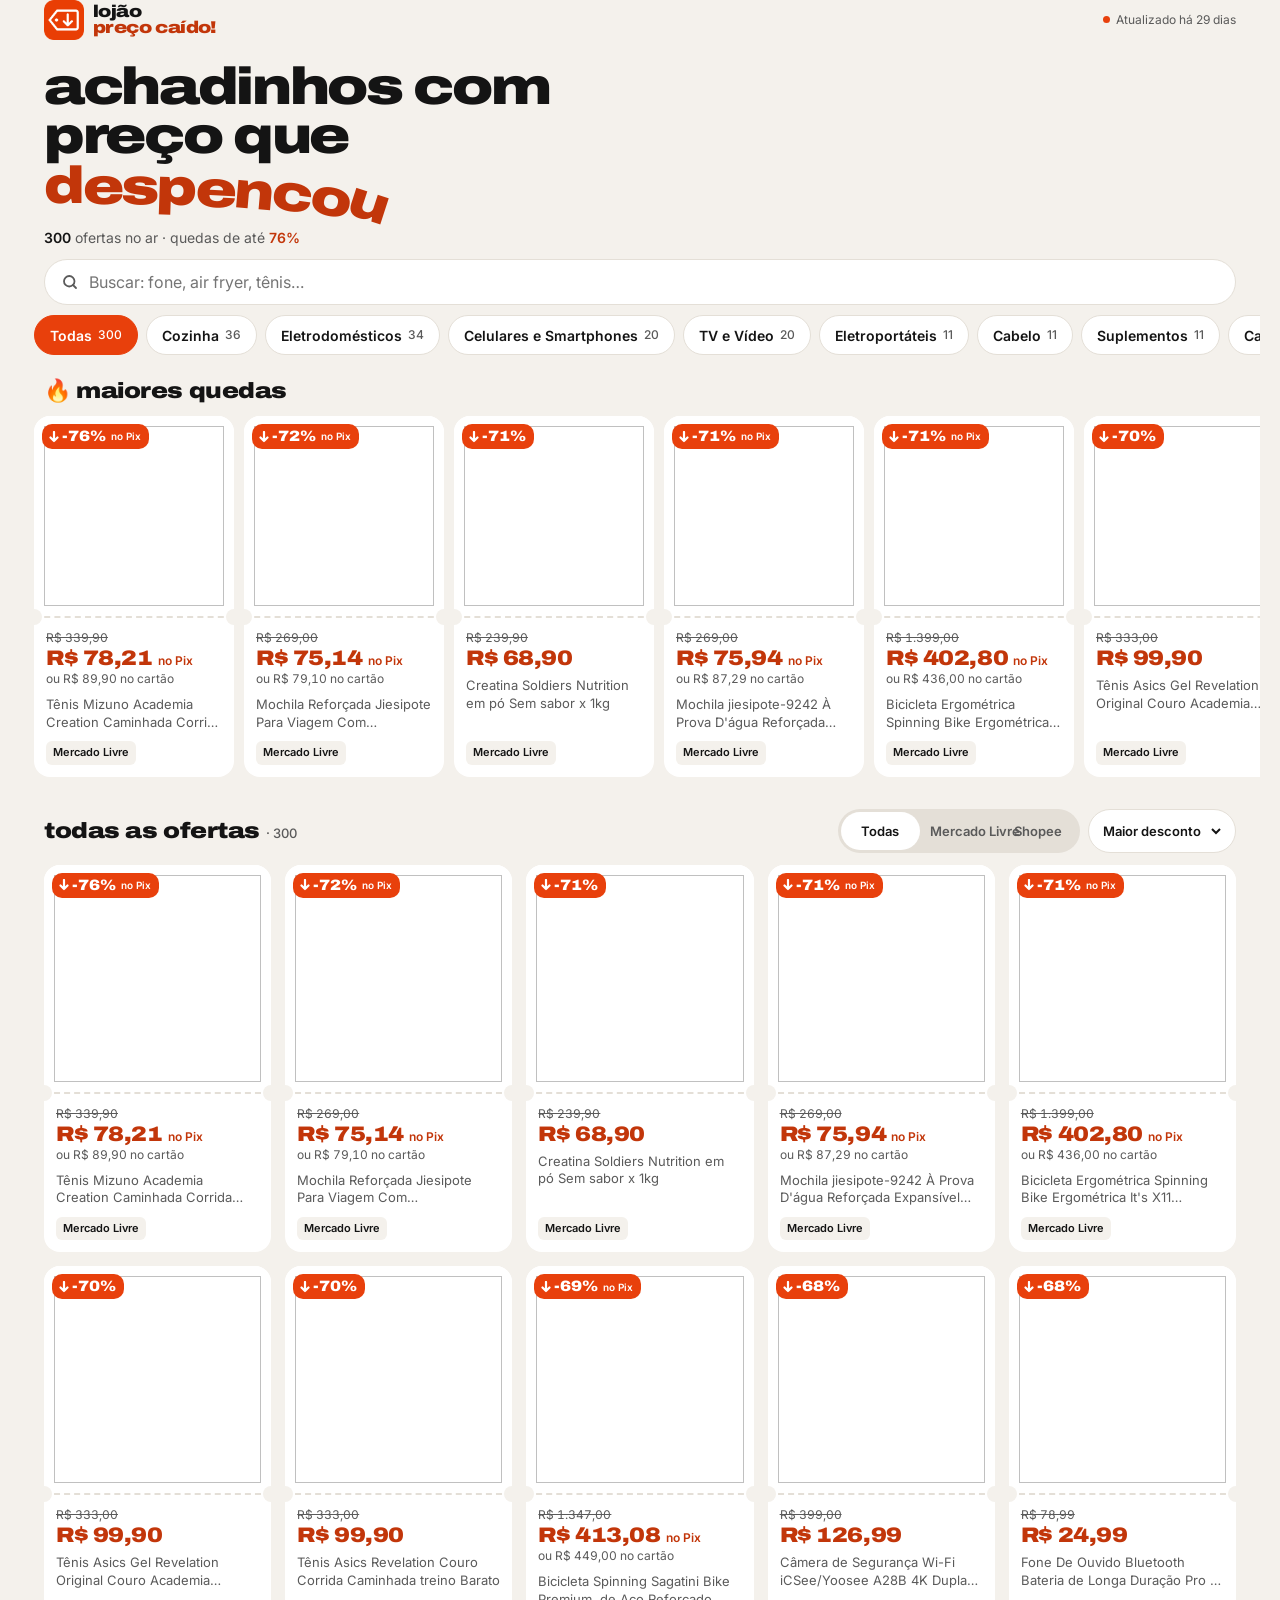
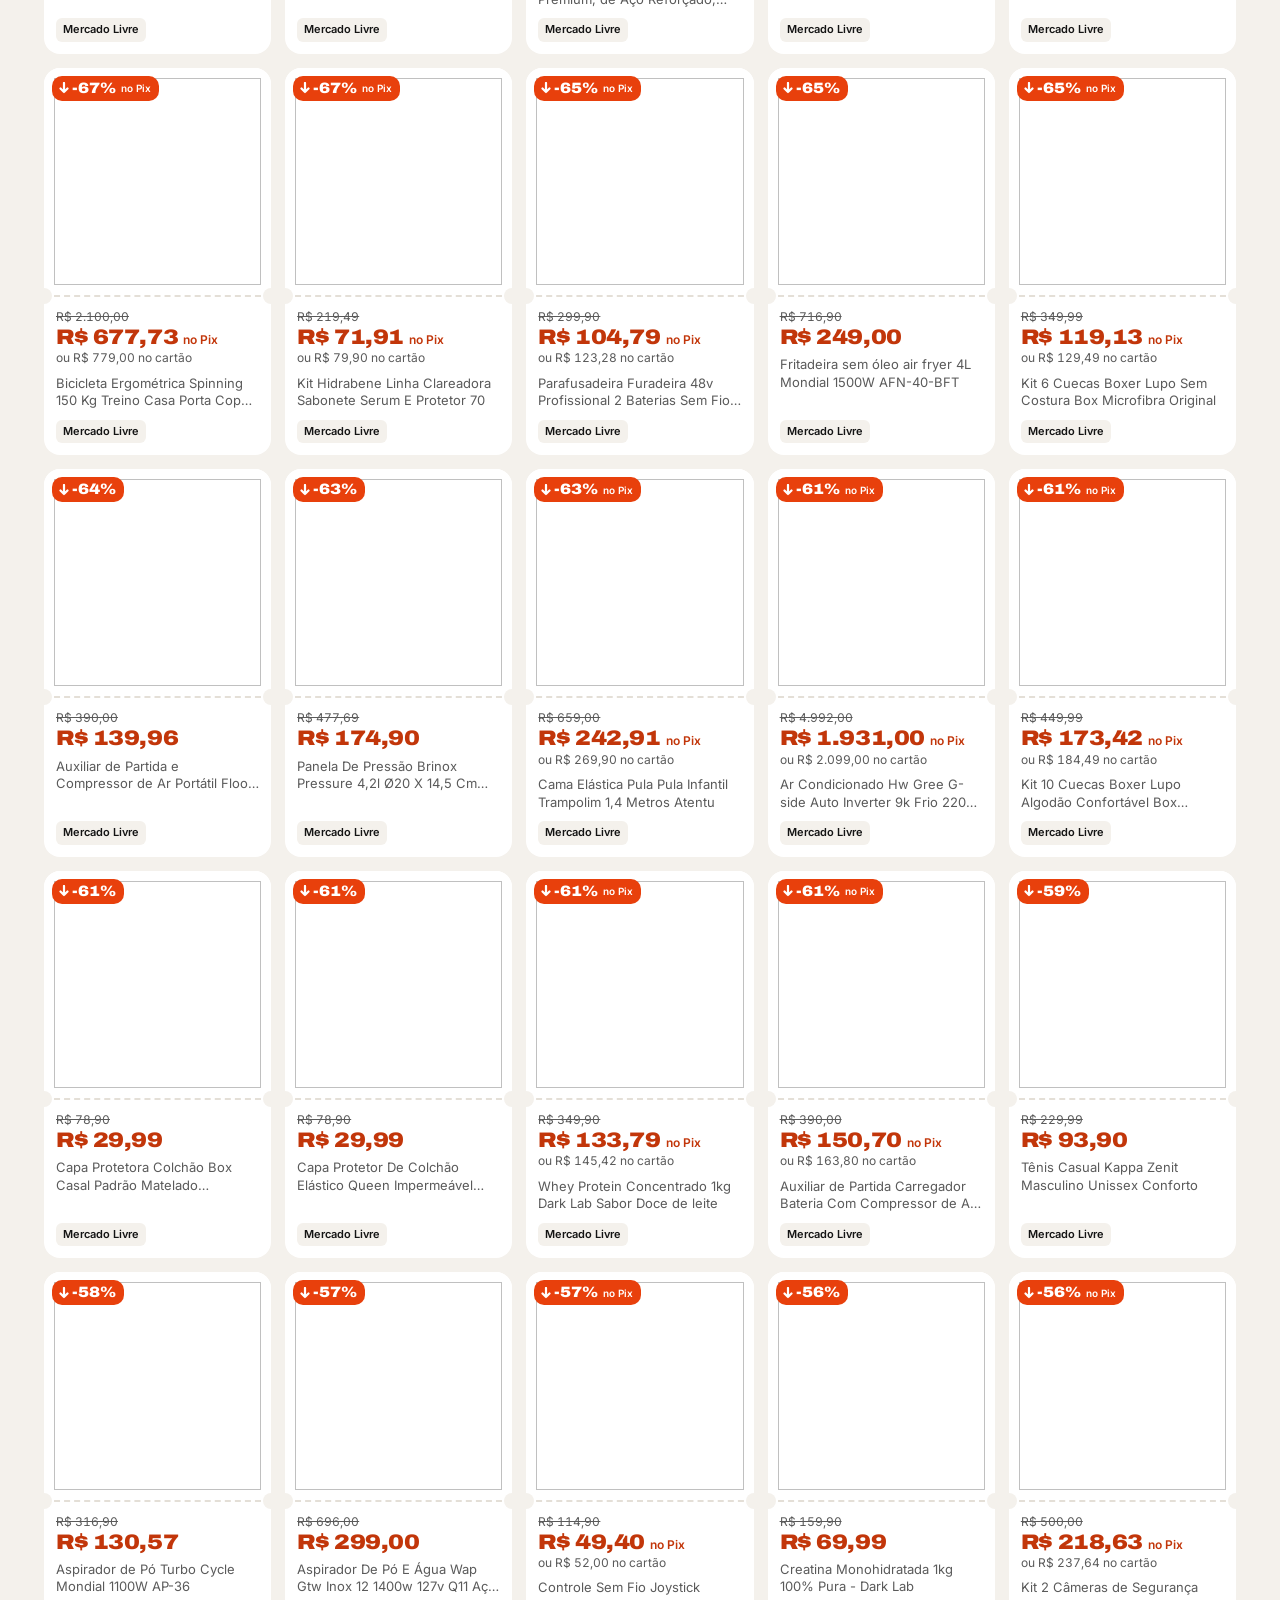
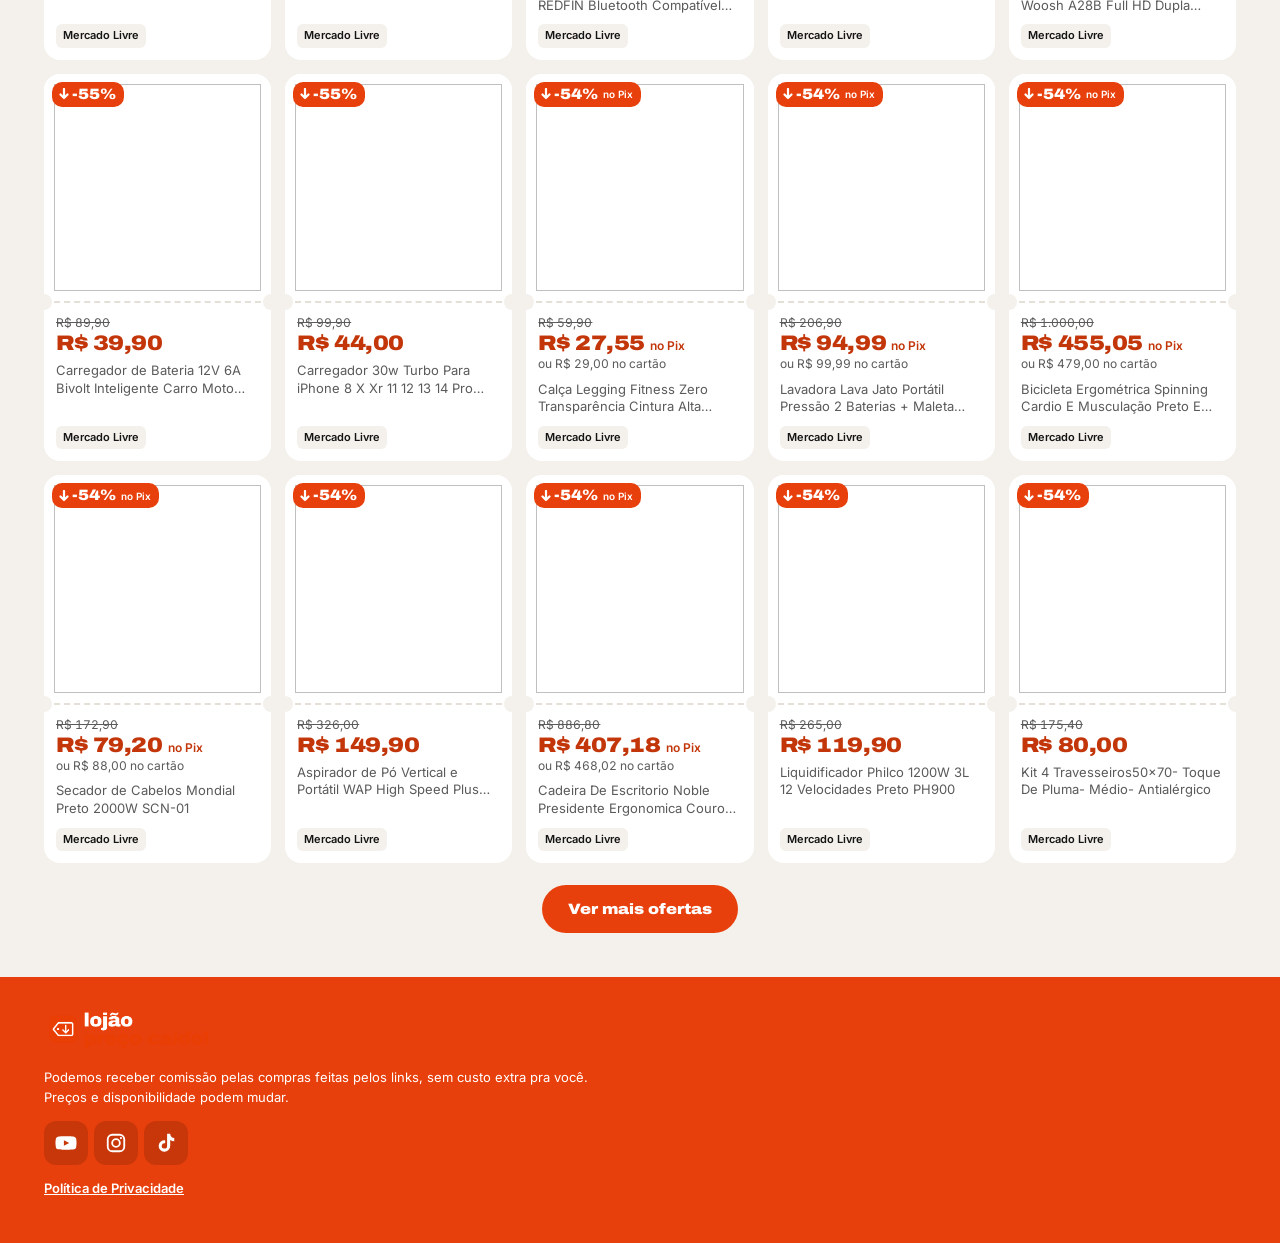
==== go.html @ 9c771420 "Adiciona página /go?id= que redireciona para o produto" ====
<!doctype html>
<html lang="pt-BR">
<head>
<meta charset="utf-8">
<meta name="viewport" content="width=device-width,initial-scale=1">
<meta name="robots" content="noindex">
<title>Redirecionando…</title>
</head>
<body>
<p>Redirecionando para a oferta…</p>
<script>
(function () {
  var id = new URLSearchParams(location.search).get('id');
  var home = './';
  if (!id) return location.replace(home);
  var get = function (u) { return fetch(u, { cache: 'no-cache' }).then(function (r) { return r.ok ? r.json() : []; }).catch(function () { return []; }); };
  Promise.all([get('./data/produtos-ml.json'), get('./data/produtos-shopee.json')]).then(function (r) {
    var p = [].concat(r[0], r[1]).find(function (x) { return x && x.id === id; });
    location.replace(p && p.link ? p.link : home);
  });
})();
</script>
</body>
</html>
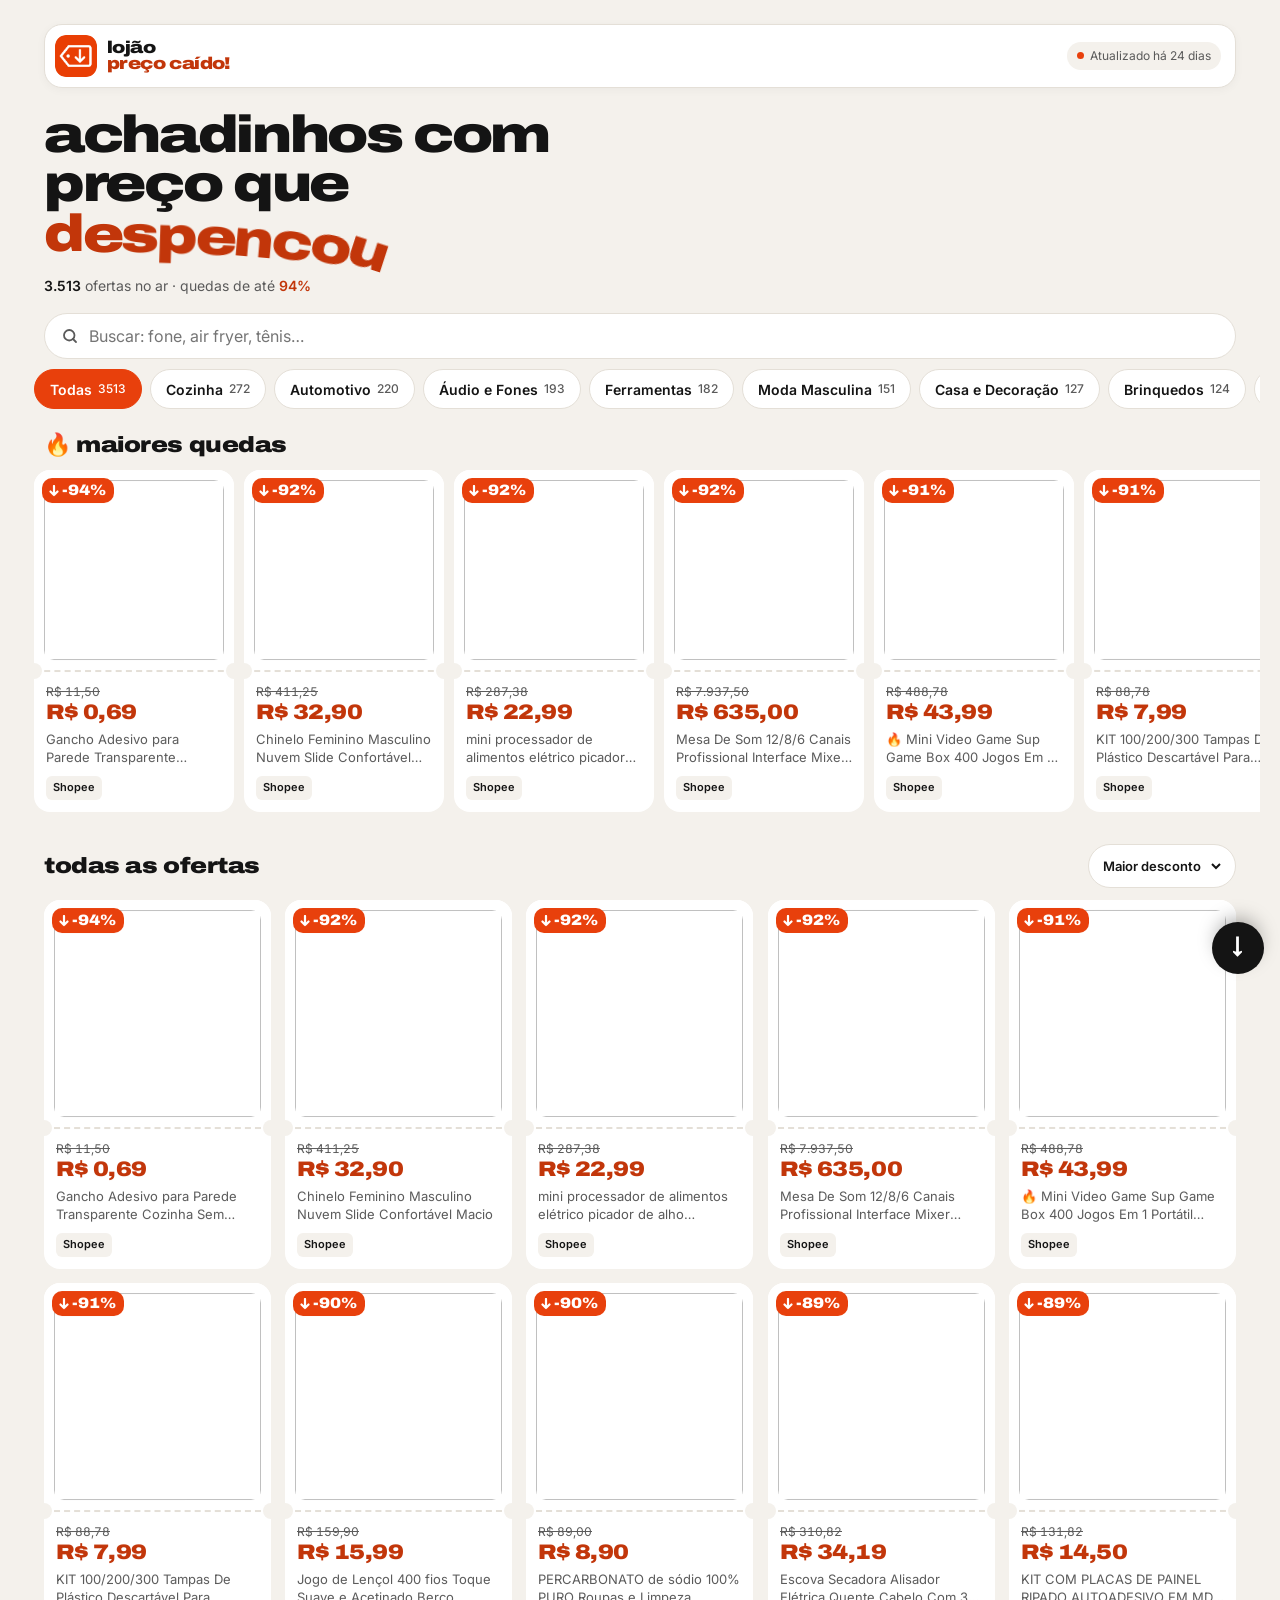
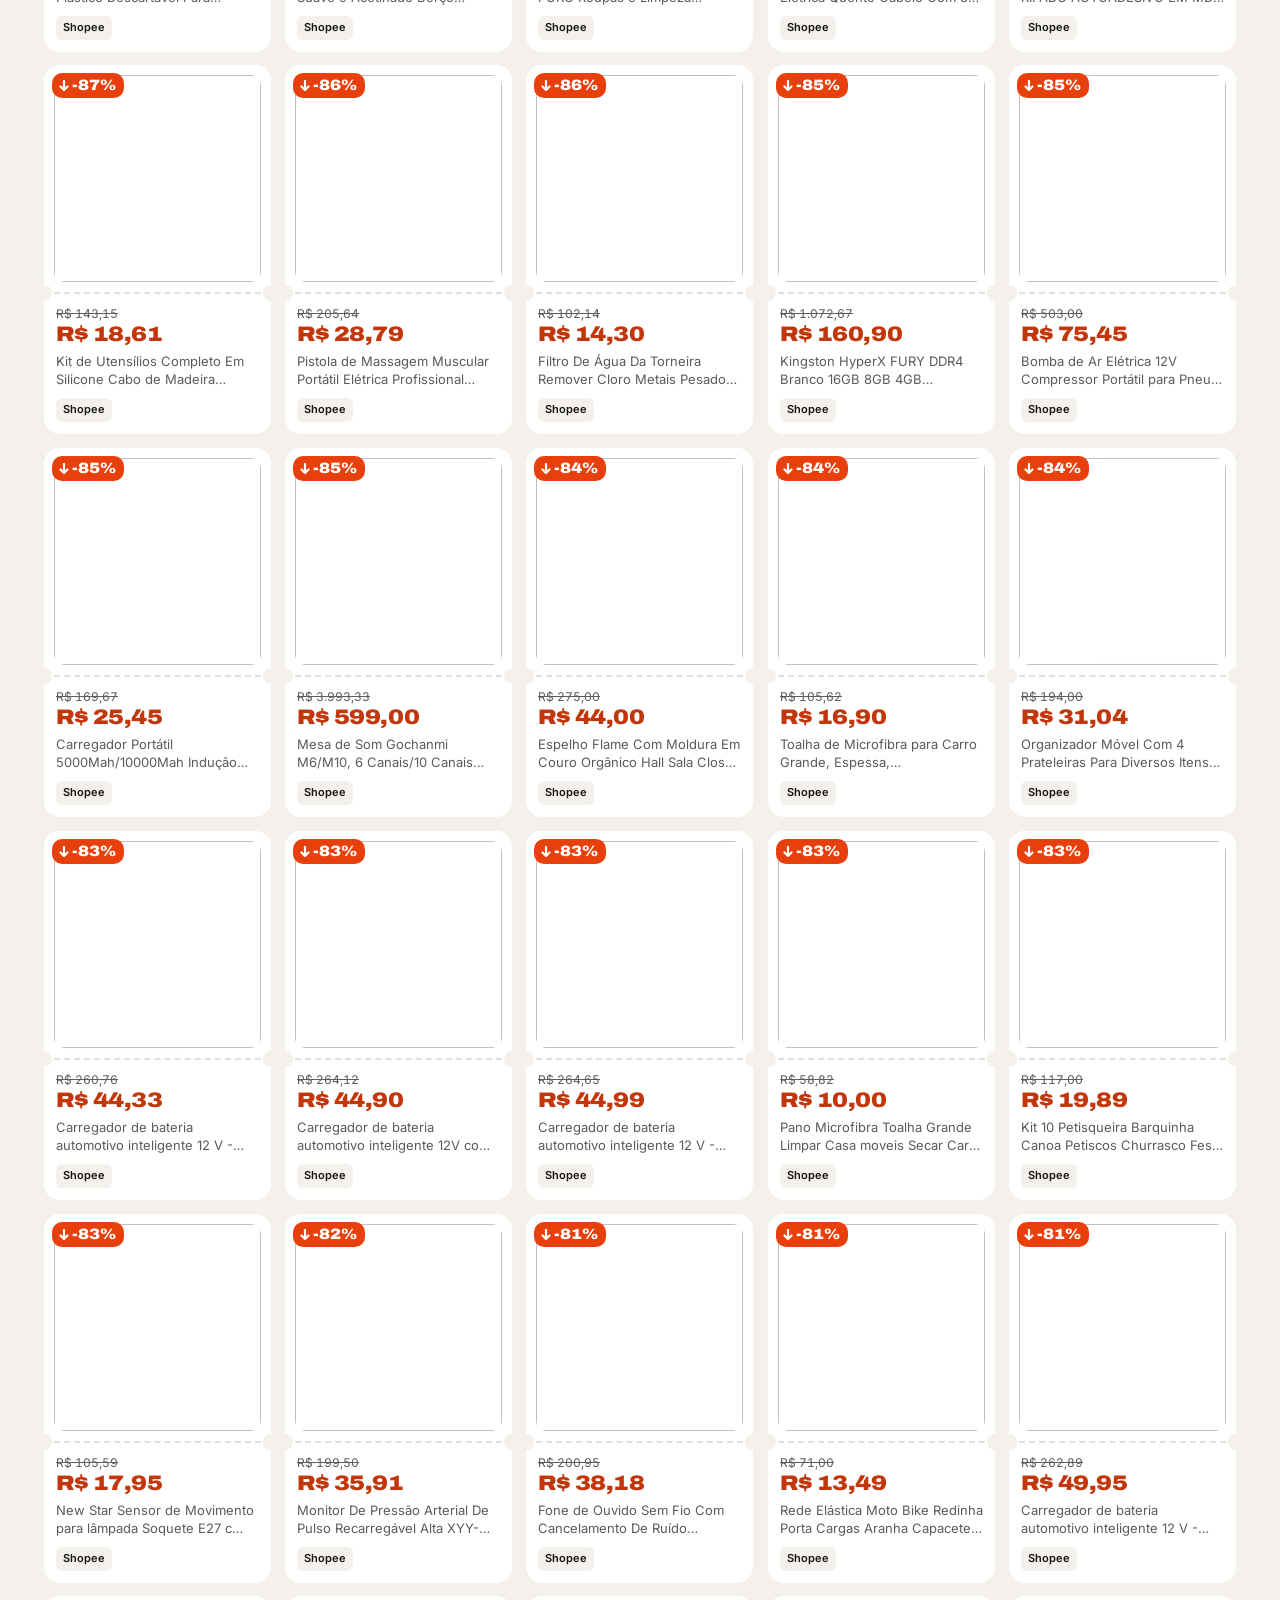
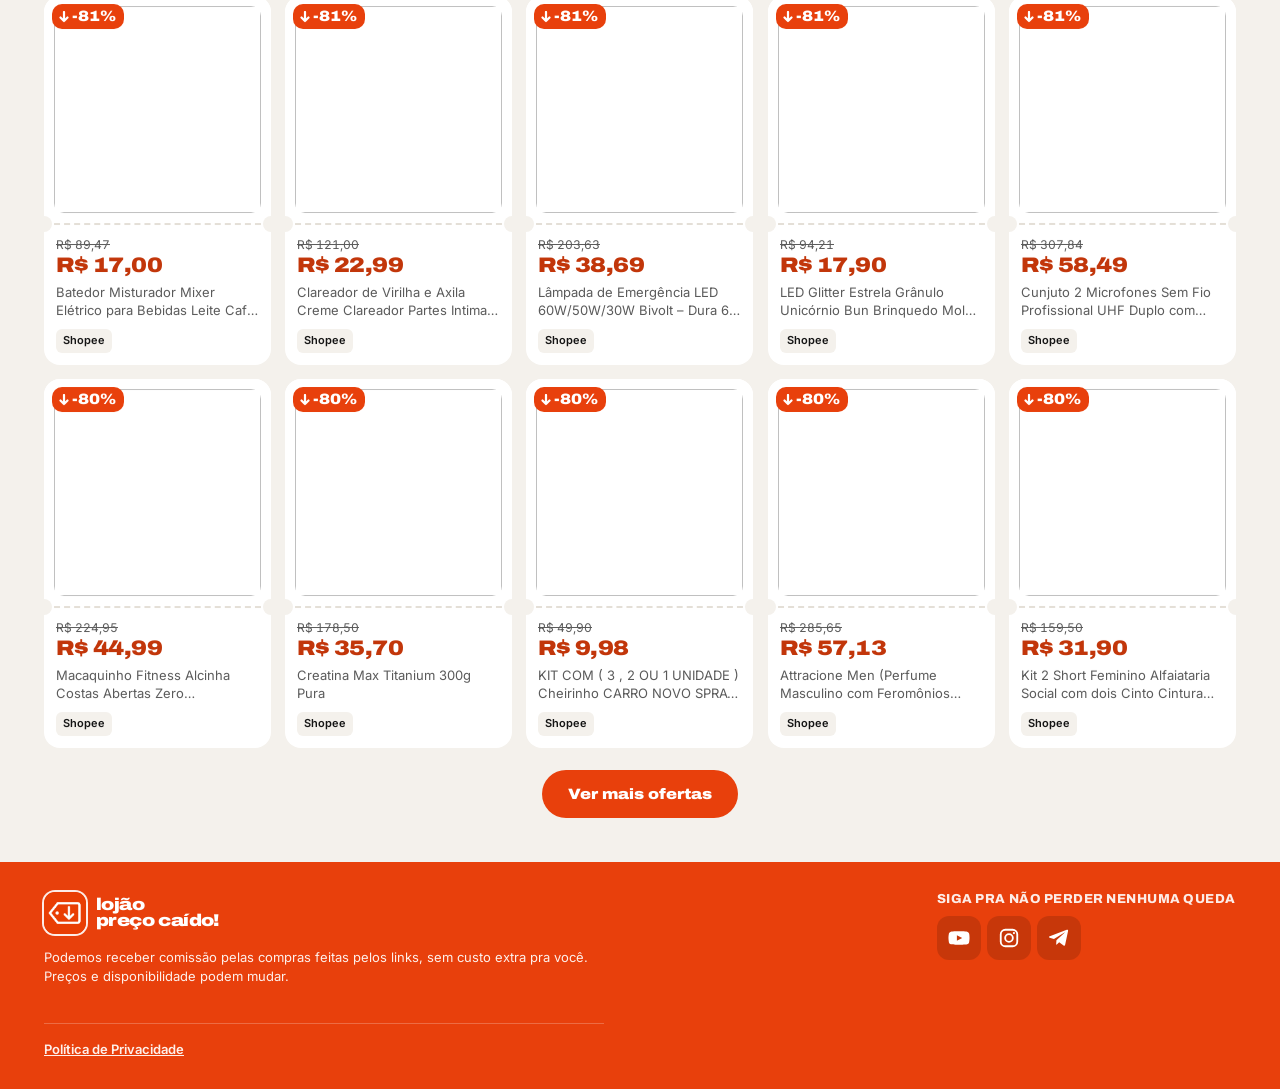
==== commit 3f7a1b2f: "Novo header e rodapé, animações de scroll e da página de produto" ====
--- a/go.html
+++ b/go.html
@@ -4,19 +4,126 @@
 <meta charset="utf-8">
 <meta name="viewport" content="width=device-width,initial-scale=1">
 <meta name="robots" content="noindex">
-<title>Redirecionando…</title>
+<meta name="theme-color" content="#F4F1EC">
+<title>Indo para a oferta… | Lojão Preço Caído</title>
+<link rel="icon" href="./assets/icon.png">
+<link rel="preload" href="./data/produtos-ml.json" as="fetch" crossorigin>
+<link rel="preload" href="./data/produtos-shopee.json" as="fetch" crossorigin>
+<style>
+  :root{--laranja:#E8400C;--preto:#141414;--creme:#F4F1EC;--branco:#fff;--cinza:#5A5A5A;--cinza-claro:#E4DFD7}
+  *{box-sizing:border-box}
+  html,body{height:100%}
+  body{margin:0;background:var(--creme);color:var(--preto);font:400 15px/1.4 system-ui,-apple-system,"Segoe UI",Roboto,sans-serif;-webkit-font-smoothing:antialiased;display:flex;align-items:center;justify-content:center;padding:24px 16px}
+  main{width:100%;max-width:380px;text-align:center}
+  .logo{display:block;height:44px;width:auto;max-width:80%;margin:0 auto 22px}
+  .card{background:var(--branco);border:1px solid var(--cinza-claro);border-radius:18px;padding:16px;box-shadow:0 10px 30px -18px rgba(0,0,0,.25)}
+  .img{aspect-ratio:1;width:100%;max-width:220px;margin:0 auto 14px;border-radius:12px;background:var(--creme);overflow:hidden;display:flex;align-items:center;justify-content:center}
+  .img img{width:100%;height:100%;object-fit:contain}
+  .title{margin:0 0 6px;font-weight:600;font-size:15px;line-height:1.35;display:-webkit-box;-webkit-line-clamp:3;-webkit-box-orient:vertical;overflow:hidden;min-height:1.35em}
+  .price{margin:0;font-weight:800;font-size:22px;color:var(--laranja)}
+  .price s{font-weight:400;font-size:13px;color:var(--cinza);margin-right:6px}
+  .status{margin:18px 0 12px;display:flex;align-items:center;justify-content:center;gap:10px;color:var(--cinza);font-size:14px}
+  .spin{width:18px;height:18px;border:2.5px solid var(--cinza-claro);border-top-color:var(--laranja);border-radius:50%;animation:s .8s linear infinite}
+  @keyframes s{to{transform:rotate(360deg)}}
+  .btn{display:inline-flex;align-items:center;justify-content:center;min-height:46px;width:100%;padding:0 20px;border-radius:999px;background:var(--laranja);color:#fff;font-weight:700;text-decoration:none}
+  .btn:hover{background:#C9370A}
+  .sk{background:linear-gradient(90deg,var(--cinza-claro) 25%,#EEE9E1 50%,var(--cinza-claro) 75%);background-size:200% 100%;animation:sh 1.2s infinite;border-radius:6px}
+  @keyframes sh{to{background-position:-200% 0}}
+  .title.sk{height:1.35em;width:80%;margin:0 auto 8px}
+  .price.sk{height:24px;width:40%;margin:0 auto}
+  [hidden]{display:none!important}
+  /* animações de entrada */
+  .logo{animation:cai .45s cubic-bezier(.3,1.6,.5,1) both}
+  .card{position:relative;animation:despenca .5s cubic-bezier(.2,.8,.3,1) .1s both}
+  @keyframes cai{from{opacity:0;transform:translateY(-30px) rotate(-8deg)}}
+  @keyframes despenca{0%{opacity:0;transform:translateY(-80px) rotate(-6deg) scale(.92)}55%{opacity:1;transform:translateY(8px) scale(1.03,.95)}75%{transform:translateY(-4px) scale(.99,1.02)}100%{transform:none}}
+  .badge{position:absolute;top:12px;left:12px;z-index:1;background:var(--laranja);color:#fff;border-radius:10px;padding:6px 9px;font:900 16px/1 system-ui,sans-serif;animation:pow .35s cubic-bezier(.3,1.9,.5,1) .45s both}
+  @keyframes pow{0%{transform:scale(0) rotate(-30deg)}70%{transform:scale(1.3) rotate(8deg)}100%{transform:none}}
+  .img img{animation:surge .4s ease-out .3s both}
+  @keyframes surge{from{opacity:0;transform:scale(.7) rotate(-6deg)}}
+  .price s{position:relative;color:var(--cinza);font-size:13px;margin-right:6px;text-decoration:none}
+  .price s::after{content:"";position:absolute;left:-2px;right:-2px;top:52%;height:2px;background:var(--laranja);transform-origin:0 50%;animation:risca .3s ease-out .45s both}
+  @keyframes risca{from{transform:scaleX(0)}}
+  .price span{display:inline-block;font-weight:800;font-size:20px;color:var(--laranja)}
+  .price span.bate{animation:bate .35s cubic-bezier(.3,1.8,.5,1)}
+  @keyframes bate{50%{transform:scale(1.25) translateY(3px)}}
+  .barra{height:4px;border-radius:4px;background:var(--cinza-claro);overflow:hidden;margin:0 0 12px}
+  .barra i{display:block;height:100%;width:100%;background:linear-gradient(90deg,var(--laranja),#ffb200);transform-origin:0 50%;transform:scaleX(0)}
+  .barra.vai i{transition:transform var(--t,1.3s) linear;transform:none}
+  .btn{animation:pulsa 1s ease-in-out infinite}
+  @keyframes pulsa{50%{transform:scale(1.04);box-shadow:0 0 0 8px rgba(232,64,12,.15)}}
+  @media (prefers-reduced-motion:reduce){*,*::after{animation:none!important;transition:none!important}}
+
+  @media (prefers-reduced-motion:reduce){.spin,.sk{animation:none}}
+  @media (max-height:560px){.img{max-width:140px}.logo{height:34px;margin-bottom:14px}}
+</style>
 </head>
 <body>
-<p>Redirecionando para a oferta…</p>
+<main>
+  <img class="logo" src="./assets/logo_horizontal.png" alt="Lojão Preço Caído">
+  <div class="card">
+    <div class="img" id="img"></div>
+    <p class="title sk" id="title"></p>
+    <p class="price sk" id="price"></p>
+  </div>
+  <div class="status" id="status"><span class="spin" aria-hidden="true"></span><span id="msg">Levando você para a oferta…</span></div>
+  <div class="barra" id="barra"><i></i></div>
+  <a class="btn" id="btn" href="./" hidden>Ir para a oferta</a>
+</main>
 <script>
 (function () {
   var id = new URLSearchParams(location.search).get('id');
   var home = './';
-  if (!id) return location.replace(home);
-  var get = function (u) { return fetch(u, { cache: 'no-cache' }).then(function (r) { return r.ok ? r.json() : []; }).catch(function () { return []; }); };
+  var go = function (u) { location.replace(u); };
+  if (!id) return go(home);
+
+  var $ = function (s) { return document.getElementById(s); };
+  var brl = function (v) { try { return v.toLocaleString('pt-BR', { style: 'currency', currency: 'BRL' }); } catch (e) { return 'R$ ' + v; } };
+  var get = function (u) { return fetch(u).then(function (r) { return r.ok ? r.json() : []; }).catch(function () { return []; }); };
+
+  // fallback: se algo travar, ao menos manda para a home
+  var guard = setTimeout(function () { go(home); }, 8000);
+
   Promise.all([get('./data/produtos-ml.json'), get('./data/produtos-shopee.json')]).then(function (r) {
-    var p = [].concat(r[0], r[1]).find(function (x) { return x && x.id === id; });
-    location.replace(p && p.link ? p.link : home);
+    clearTimeout(guard);
+    var p = [].concat(r[0] || [], r[1] || []).find(function (x) { return x && x.id === id; });
+    if (!p || !p.link) return go(home);
+
+    // redireciona primeiro; o visual é só enquanto a loja carrega
+    var calmo = matchMedia('(prefers-reduced-motion: reduce)').matches, T = calmo ? 600 : 1300;
+    setTimeout(function () { go(p.link); }, T);
+    var ba = $('barra'); ba.style.setProperty('--t', T + 'ms'); requestAnimationFrame(function () { requestAnimationFrame(function () { ba.classList.add('vai'); }); });
+
+    try {
+      var btn = $('btn'); btn.href = p.link; btn.hidden = false;
+      $('msg').textContent = 'Indo para ' + (p.loja === 'ml' ? 'o Mercado Livre' : p.loja === 'shopee' ? 'a Shopee' : 'a loja') + '…';
+      var t = $('title'); t.classList.remove('sk'); t.textContent = p.titulo || '';
+      var preco = p.preco_pix != null ? p.preco_pix : p.preco;
+      var pr = $('price'); pr.classList.remove('sk');
+      if (typeof preco === 'number') {
+        pr.innerHTML = (p.preco_antigo ? '<s></s>' : '') + '<span></span>';
+        if (p.preco_antigo) pr.querySelector('s').textContent = brl(p.preco_antigo);
+        var sp = pr.querySelector('span'), suf = p.preco_pix != null ? ' no Pix' : '';
+        sp.textContent = brl(preco) + suf;
+        if (p.preco_antigo > preco && !calmo) {
+          var b = document.createElement('span'); b.className = 'badge';
+          b.textContent = '↓-' + Math.round((1 - preco / p.preco_antigo) * 100) + '%';
+          $('img').parentNode.appendChild(b);
+          // preço despenca do antigo até o atual
+          var t0 = performance.now() + 450, de = p.preco_antigo;
+          sp.textContent = brl(de) + suf;
+          (function passo(t) {
+            var k = Math.max(0, Math.min(1, (t - t0) / 550)), e = k * k * (3 - 2 * k);
+            sp.textContent = brl(Math.round((de - (de - preco) * e) * 100) / 100) + suf;
+            if (k < 1) requestAnimationFrame(passo); else sp.classList.add('bate');
+          })(performance.now());
+        }
+      } else pr.hidden = true;
+      if (p.img) {
+        var im = new Image(); im.alt = ''; im.referrerPolicy = 'no-referrer'; im.decoding = 'async';
+        im.src = p.img; $('img').appendChild(im);
+      } else $('img').hidden = true;
+    } catch (e) {}
   });
 })();
 </script>
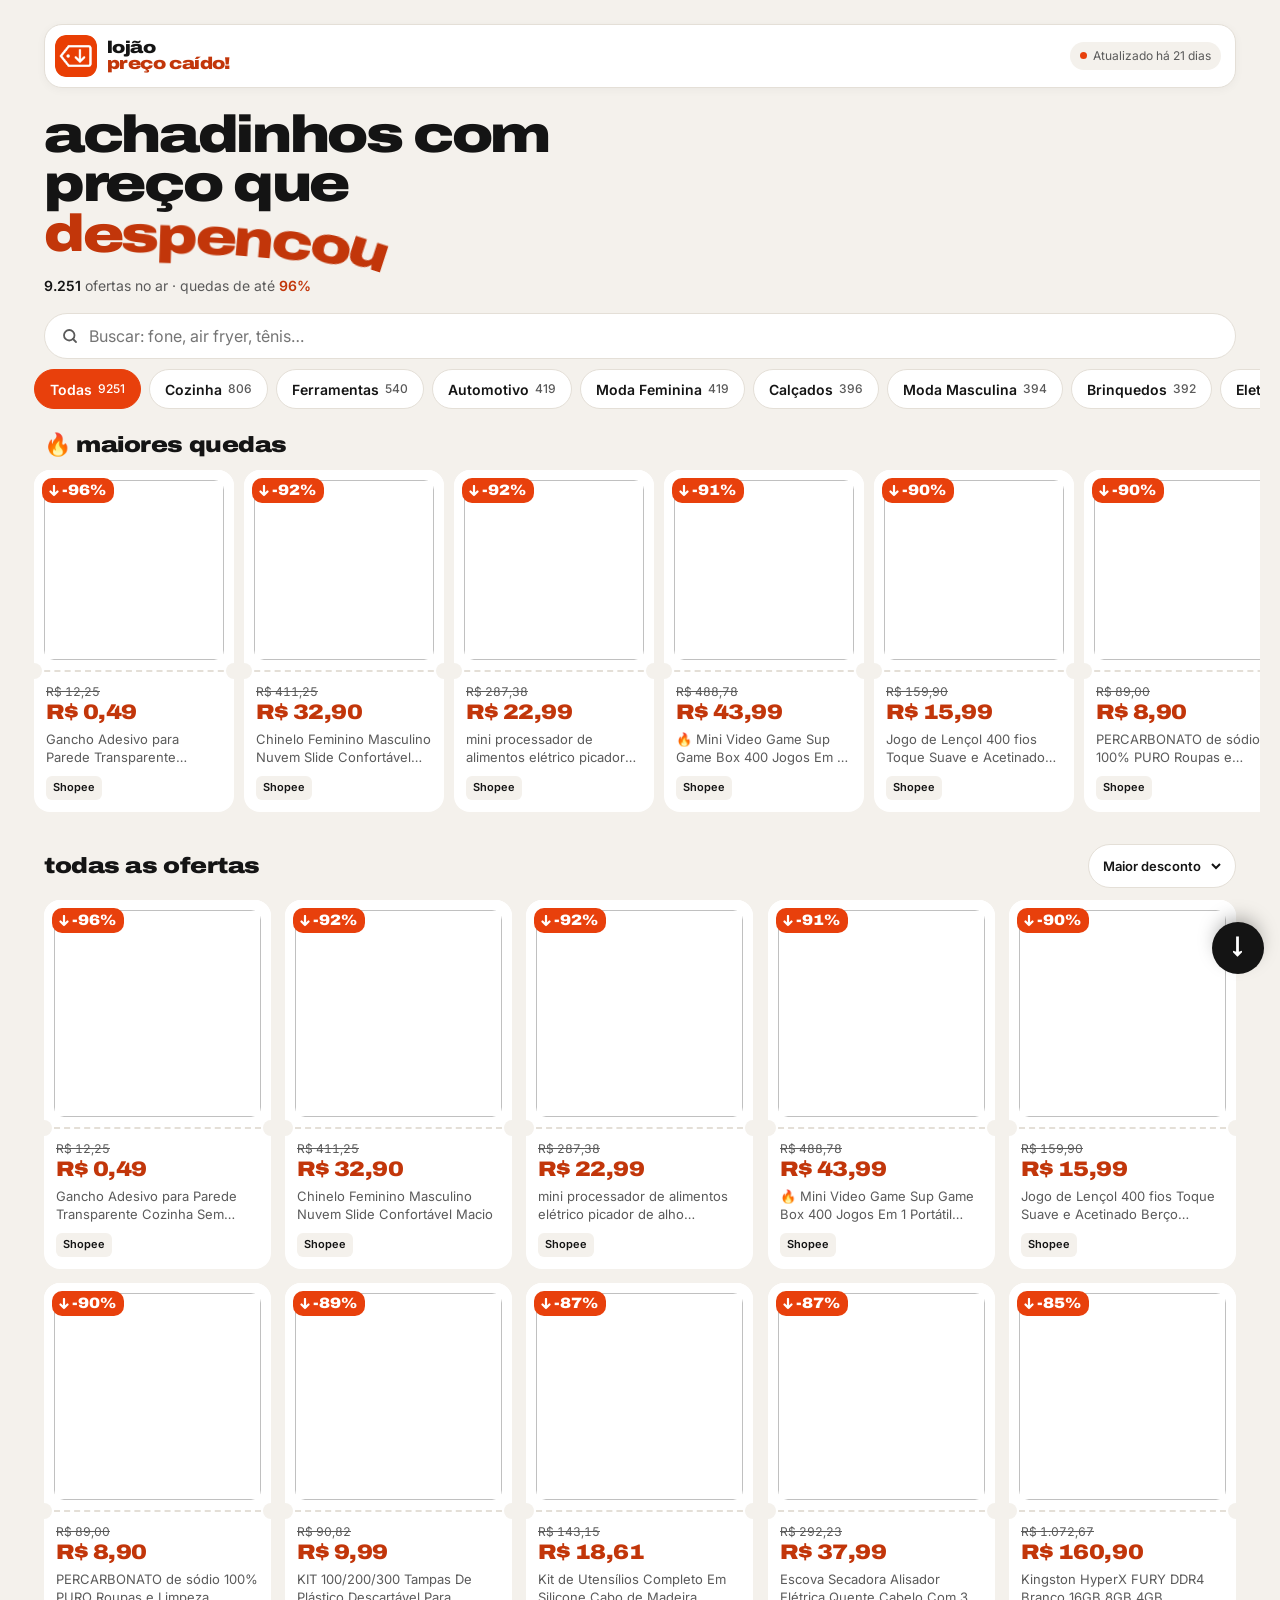
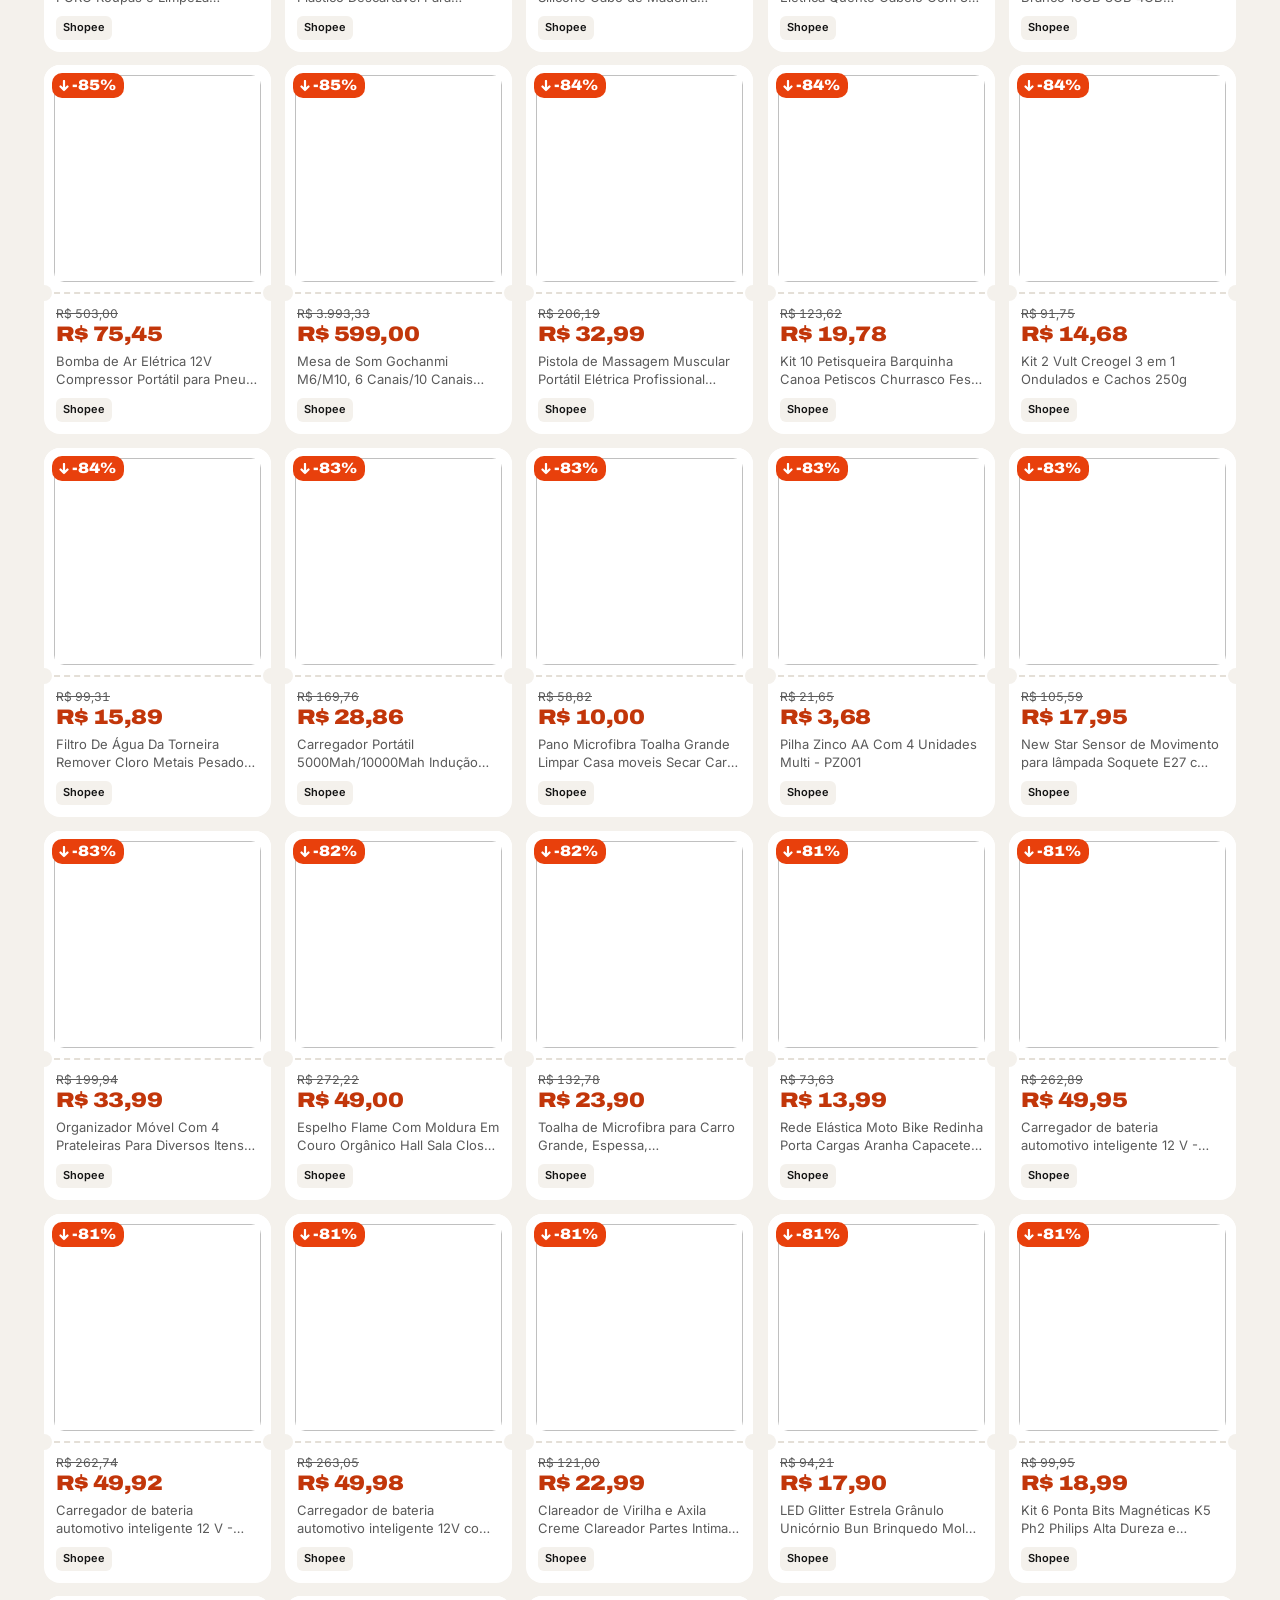
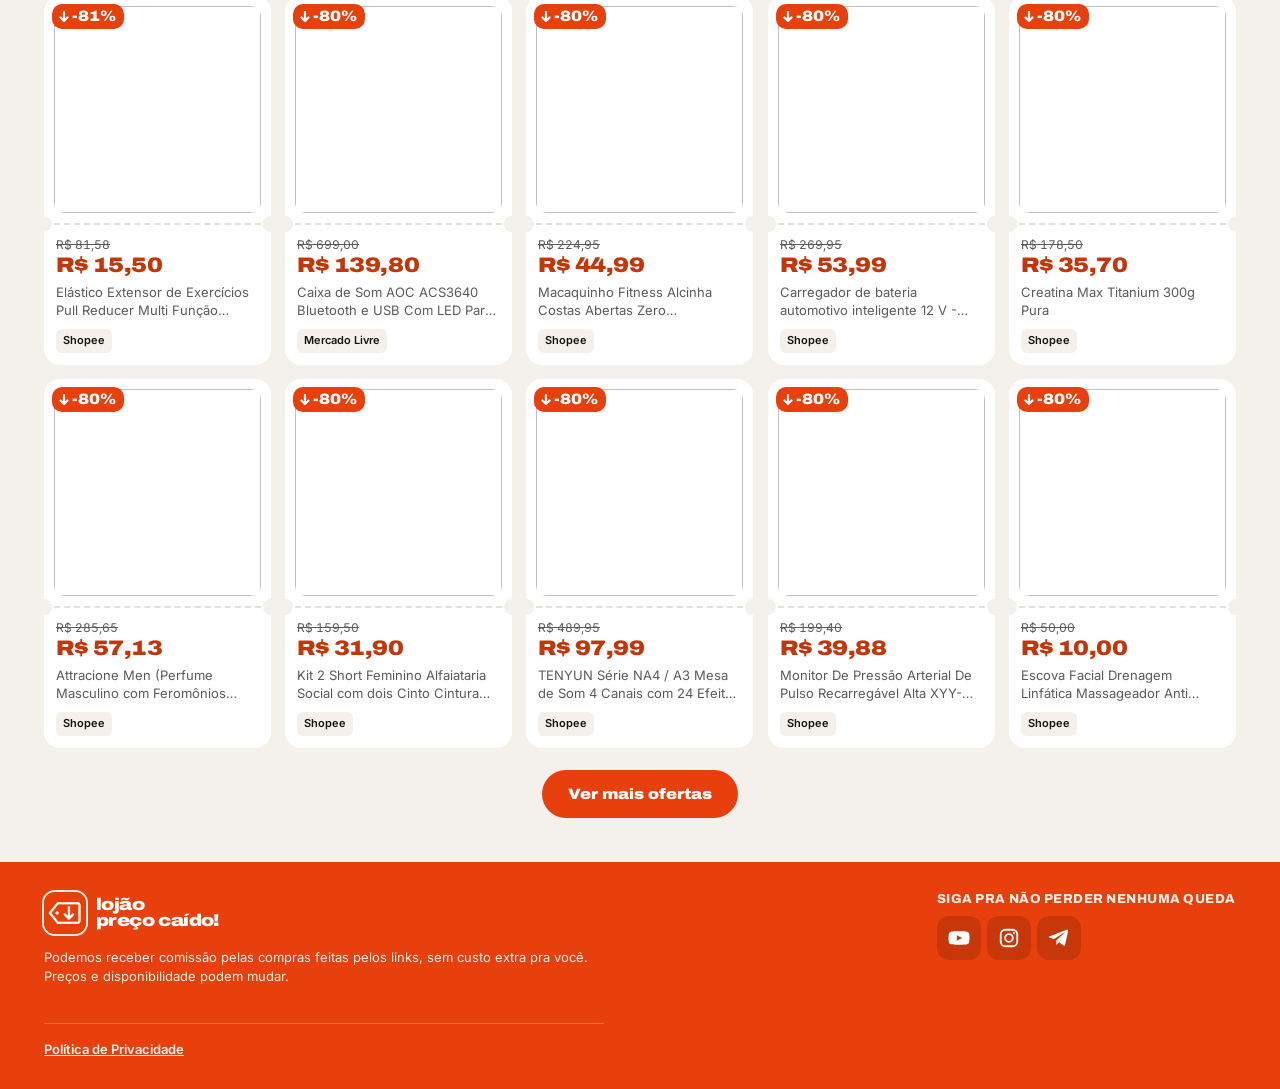
==== commit 5e52db19: "Ativa Vercel Web Analytics" ====
--- a/go.html
+++ b/go.html
@@ -57,6 +57,7 @@
   @media (prefers-reduced-motion:reduce){.spin,.sk{animation:none}}
   @media (max-height:560px){.img{max-width:140px}.logo{height:34px;margin-bottom:14px}}
 </style>
+  <script defer src="/_vercel/insights/script.js"></script>
 </head>
 <body>
 <main>
